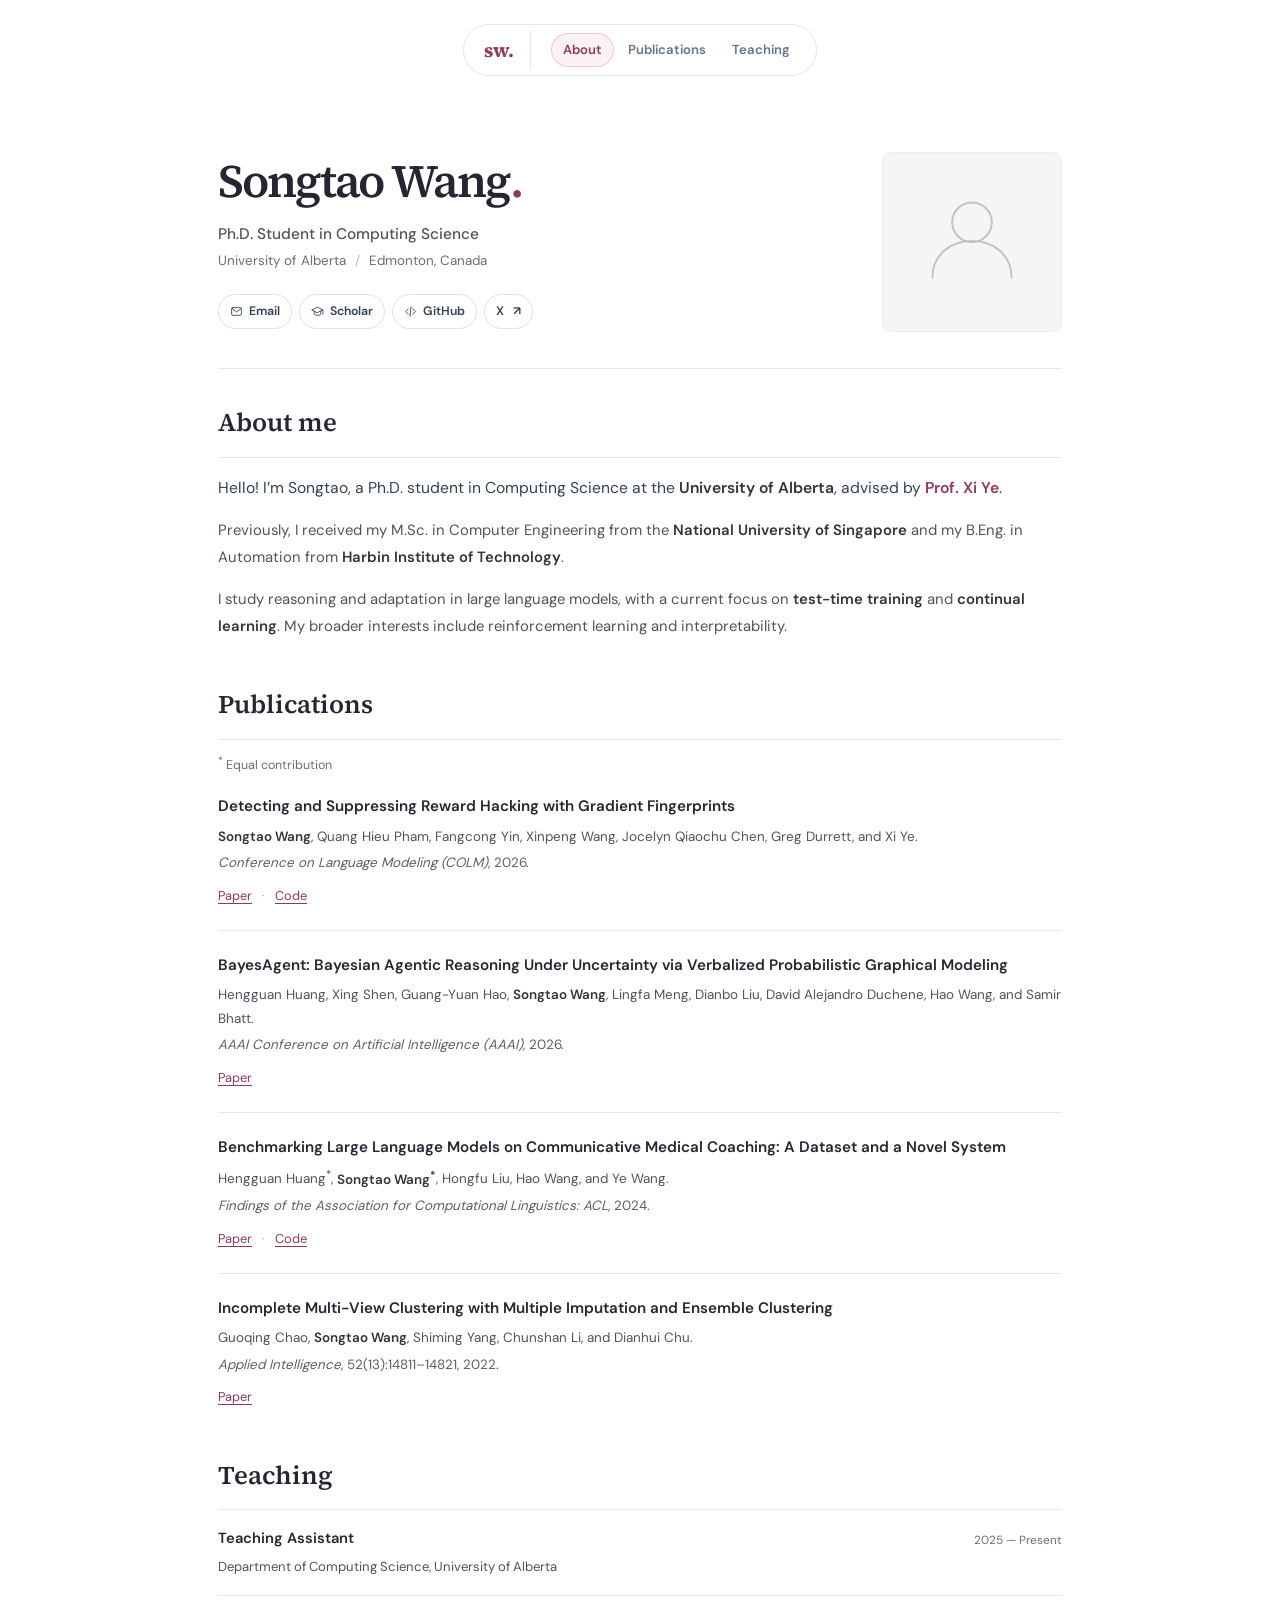
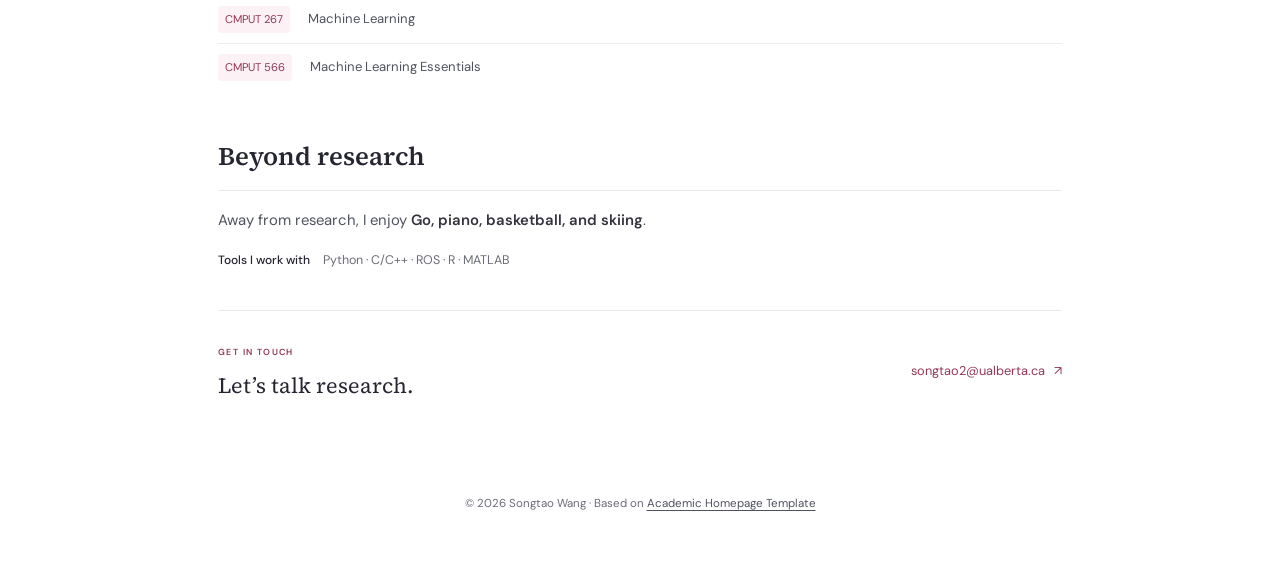
==== index.html @ 1089a437 "Publish academic homepage on GitHub Pages" ====
<!DOCTYPE html>
<html lang="en">
<head>
  <meta charset="UTF-8">
  <meta name="viewport" content="width=device-width, initial-scale=1.0">
  <title>Songtao Wang | LLM Reasoning &amp; Learning</title>
  <meta name="description" content="Songtao Wang is a Ph.D. student in Computing Science at the University of Alberta, researching LLM reasoning, post-training, agentic learning, and test-time training.">
  <meta name="author" content="Songtao Wang">
  <meta name="theme-color" content="#ffffff">
  <meta property="og:title" content="Songtao Wang | LLM Reasoning &amp; Learning">
  <meta property="og:description" content="Ph.D. student at the University of Alberta. Research on language models, reasoning, agentic learning, and uncertainty.">
  <meta property="og:type" content="website">
  <meta property="og:url" content="https://songtao-x.github.io/">
  <meta property="og:image" content="https://songtao-x.github.io/assets/social-card.png">
  <link rel="icon" href="assets/favicon.svg" type="image/svg+xml">
  <link rel="stylesheet" href="assets/fonts.css">
  <link rel="stylesheet" href="assets/template.css">
  <link rel="stylesheet" href="assets/site.css">
  <script src="assets/main.js" defer></script>
</head>
<body id="top">
  <a class="skip-link" href="#main-content">Skip to content</a>
  <nav class="site-nav" aria-label="Main navigation"><div class="nav-inner"><a href="#top" class="nav-brand" aria-label="Songtao Wang, back to top"><span>sw.</span></a><div class="nav-links"><a href="#about-me">About</a><a href="#publications">Publications</a><a href="#teaching">Teaching</a></div></div></nav>
  <main class="main-container" id="main-content" tabindex="-1">
    <header class="profile-header" id="profile-header">
<div class="profile-details">
  <h1 class="profile-name">Songtao Wang<span class="name-period">.</span></h1>
  <p class="profile-role">Ph.D. Student in Computing Science</p>
  <p class="profile-affiliation">University of Alberta <span aria-hidden="true">/</span> Edmonton, Canada</p>
</div>
<img class="profile-avatar" src="assets/avatar-placeholder.svg" alt="Profile photo placeholder" width="180" height="180">
<div class="quick-links">
    <a class="quick-link" href="mailto:songtao2@ualberta.ca"><svg viewBox="0 0 24 24" aria-hidden="true"><rect x="3" y="5" width="18" height="14" rx="2"/><path d="m3 6 9 7 9-7"/></svg>Email</a>
    <a class="quick-link" href="https://scholar.google.com/citations?user=LObkPDQAAAAJ" target="_blank" rel="noopener noreferrer"><svg viewBox="0 0 24 24" aria-hidden="true"><path d="m2 9 10-5 10 5-10 5zM6 11v6c4 3 8 3 12 0v-6M22 9v8"/></svg>Scholar</a>
    <a class="quick-link" href="https://github.com/songtao-x" target="_blank" rel="noopener noreferrer"><svg viewBox="0 0 24 24" aria-hidden="true"><path d="m8 7-5 5 5 5m8-10 5 5-5 5m-3-14-2 18"/></svg>GitHub</a>
    <a class="quick-link" href="https://x.com/Songtao__Wang" target="_blank" rel="noopener noreferrer" aria-label="Songtao Wang on X">X <span class="link-arrow" aria-hidden="true">↗</span></a>
</div>
    </header>
    <div id="academic-content">
<section aria-labelledby="about-me">
  <h2 id="about-me" class="section-title">About me</h2>
  <p class="lead">Hello! I’m Songtao, a Ph.D. student in Computing Science at the <strong>University of Alberta</strong>, advised by <strong><a href="https://xiye17.github.io/index.html" target="_blank" rel="noopener noreferrer">Prof. Xi Ye</a></strong>.</p>
  <p>Previously, I received my M.Sc. in Computer Engineering from the <strong>National University of Singapore</strong> and my B.Eng. in Automation from <strong>Harbin Institute of Technology</strong>.</p>
  <p>I study reasoning and adaptation in large language models, with a current focus on <strong>test-time training</strong> and <strong>continual learning</strong>. My broader interests include reinforcement learning and interpretability.</p>
</section>

<section aria-labelledby="publications">
  <h2 id="publications" class="section-title">Publications</h2>
  <p class="publication-note"><sup>*</sup> Equal contribution</p>
  <ol id="published-papers" class="publication-list" role="list">
    <li class="publication-entry">
      <h3 class="publication-title"><a href="https://arxiv.org/abs/2604.16242" target="_blank" rel="noopener noreferrer">Detecting and Suppressing Reward Hacking with Gradient Fingerprints</a></h3>
      <p class="publication-authors"><strong>Songtao Wang</strong>, Quang Hieu Pham, Fangcong Yin, Xinpeng Wang, Jocelyn Qiaochu Chen, Greg Durrett, and Xi Ye.</p>
      <p class="publication-venue"><em>Conference on Language Modeling (COLM)</em>, 2026.</p>
      <p class="publication-links"><a href="https://arxiv.org/abs/2604.16242" target="_blank" rel="noopener noreferrer">Paper</a><span aria-hidden="true">·</span><a href="https://github.com/songtao-x/reward_hack" target="_blank" rel="noopener noreferrer">Code</a></p>
    </li>
    <li class="publication-entry">
      <h3 class="publication-title"><a href="https://ojs.aaai.org/index.php/AAAI/article/view/39347" target="_blank" rel="noopener noreferrer">BayesAgent: Bayesian Agentic Reasoning Under Uncertainty via Verbalized Probabilistic Graphical Modeling</a></h3>
      <p class="publication-authors">Hengguan Huang, Xing Shen, Guang-Yuan Hao, <strong>Songtao Wang</strong>, Lingfa Meng, Dianbo Liu, David Alejandro Duchene, Hao Wang, and Samir Bhatt.</p>
      <p class="publication-venue"><em>AAAI Conference on Artificial Intelligence (AAAI)</em>, 2026.</p>
      <p class="publication-links"><a href="https://ojs.aaai.org/index.php/AAAI/article/view/39347" target="_blank" rel="noopener noreferrer">Paper</a></p>
    </li>
    <li class="publication-entry">
      <h3 class="publication-title"><a href="https://aclanthology.org/2024.findings-acl.94/" target="_blank" rel="noopener noreferrer">Benchmarking Large Language Models on Communicative Medical Coaching: A Dataset and a Novel System</a></h3>
      <p class="publication-authors">Hengguan Huang<sup>*</sup>, <strong>Songtao Wang<sup>*</sup></strong>, Hongfu Liu, Hao Wang, and Ye Wang.</p>
      <p class="publication-venue"><em>Findings of the Association for Computational Linguistics: ACL</em>, 2024.</p>
      <p class="publication-links"><a href="https://aclanthology.org/2024.findings-acl.94/" target="_blank" rel="noopener noreferrer">Paper</a><span aria-hidden="true">·</span><a href="https://github.com/zerowst/Chatcoach" target="_blank" rel="noopener noreferrer">Code</a></p>
    </li>
    <li class="publication-entry">
      <h3 class="publication-title"><a href="https://doi.org/10.1007/s10489-021-02978-z" target="_blank" rel="noopener noreferrer">Incomplete Multi-View Clustering with Multiple Imputation and Ensemble Clustering</a></h3>
      <p class="publication-authors">Guoqing Chao, <strong>Songtao Wang</strong>, Shiming Yang, Chunshan Li, and Dianhui Chu.</p>
      <p class="publication-venue"><em>Applied Intelligence</em>, 52(13):14811–14821, 2022.</p>
      <p class="publication-links"><a href="https://doi.org/10.1007/s10489-021-02978-z" target="_blank" rel="noopener noreferrer">Paper</a></p>
    </li>
  </ol>
</section>

<section aria-labelledby="teaching">
  <h2 id="teaching" class="section-title">Teaching</h2>
  <div class="teaching-heading"><div><h3>Teaching Assistant</h3><p>Department of Computing Science, University of Alberta</p></div><span class="experience-date">2025 — Present</span></div>
  <ul class="course-list"><li><span class="course-code">CMPUT 267</span><span>Machine Learning</span></li><li><span class="course-code">CMPUT 566</span><span>Machine Learning Essentials</span></li></ul>
</section>

<section aria-labelledby="beyond-research">
  <h2 id="beyond-research" class="section-title">Beyond research</h2>
  <p>Away from research, I enjoy <strong>Go, piano, basketball, and skiing</strong>.</p>
  <p class="skills-line"><span class="label-strong">Tools I work with</span> Python · C/C++ · ROS · R · MATLAB</p>
</section>

<aside class="contact-strip" aria-label="Contact"><div><span class="eyebrow">Get in touch</span><p>Let’s talk research.</p></div><a href="mailto:songtao2@ualberta.ca">songtao2@ualberta.ca <span aria-hidden="true">↗</span></a></aside>
    </div>
  </main>
  <footer class="site-footer"><p>© <span id="current-year">2026</span> Songtao Wang · Based on <a href="https://github.com/Laip11/academic-homepage-template" target="_blank" rel="noopener noreferrer">Academic Homepage Template</a></p></footer>
</body>
</html>
---- assets/fonts.css ----
@font-face {
  font-family: 'DM Sans';
  font-style: normal;
  font-weight: 400;
  font-display: swap;
  src: url(fonts/rP2tp2ywxg089UriI5-g4vlH9VoD8CmcqZG40F9JadbnoEwAopxhTg.ttf) format('truetype');
}
@font-face {
  font-family: 'DM Sans';
  font-style: normal;
  font-weight: 500;
  font-display: swap;
  src: url(fonts/rP2tp2ywxg089UriI5-g4vlH9VoD8CmcqZG40F9JadbnoEwAkJxhTg.ttf) format('truetype');
}
@font-face {
  font-family: 'DM Sans';
  font-style: normal;
  font-weight: 600;
  font-display: swap;
  src: url(fonts/rP2tp2ywxg089UriI5-g4vlH9VoD8CmcqZG40F9JadbnoEwAfJthTg.ttf) format('truetype');
}
@font-face {
  font-family: 'DM Sans';
  font-style: normal;
  font-weight: 700;
  font-display: swap;
  src: url(fonts/rP2tp2ywxg089UriI5-g4vlH9VoD8CmcqZG40F9JadbnoEwARZthTg.ttf) format('truetype');
}
@font-face {
  font-family: 'Source Serif 4';
  font-style: normal;
  font-weight: 400;
  font-display: swap;
  src: url(fonts/vEFy2_tTDB4M7-auWDN0ahZJW3IX2ih5nk3AucvUHf6OAVIJmeUDygwjihdqrhw.ttf) format('truetype');
}
@font-face {
  font-family: 'Source Serif 4';
  font-style: normal;
  font-weight: 600;
  font-display: swap;
  src: url(fonts/vEFy2_tTDB4M7-auWDN0ahZJW3IX2ih5nk3AucvUHf6OAVIJmeUDygwjisltrhw.ttf) format('truetype');
}
@font-face {
  font-family: 'Source Serif 4';
  font-style: normal;
  font-weight: 700;
  font-display: swap;
  src: url(fonts/vEFy2_tTDB4M7-auWDN0ahZJW3IX2ih5nk3AucvUHf6OAVIJmeUDygwjivBtrhw.ttf) format('truetype');
}
---- assets/template.css ----
/* ==========================================================================
       THEME & DESIGN SYSTEM TOKENS
       Easily switch your personal theme by changing these color variables.
       ========================================================================== */
    :root {
      --font-body: "DM Sans", system-ui, -apple-system, "Segoe UI", sans-serif;
      --font-heading: "Source Serif 4", Georgia, "Times New Roman", serif;
      --primary-text: #0f172a;
      --secondary-text: #475569;
      --muted-text: #64748b;

      /* Preset 1: Burgundy / Crimson Red (Default) */
      --accent-color: #9d3656;
      --accent-hover: #b84368;
      --accent-bg: #fdf2f6;
      --accent-border: #f3b7cb;

      /* Preset 2: Classic Academic Blue (Uncomment to use)
      --accent-color: #1d4ed8;
      --accent-hover: #2563eb;
      --accent-bg: #eff6ff;
      --accent-border: #bfdbfe;
      */

      /* Preset 3: Oxford Forest Green (Uncomment to use)
      --accent-color: #1e6b52;
      --accent-hover: #2d8a6b;
      --accent-bg: #f0fdf4;
      --accent-border: #bbf7d0;
      */

      /* Preset 4: Modern Slate / Tech Black (Uncomment to use)
      --accent-color: #27272a;
      --accent-hover: #3f3f46;
      --accent-bg: #f4f4f5;
      --accent-border: #e4e4e7;
      */

      --link-color: #1d4ed8;
      --border-color: #cbd5e1;
      --border-light: #e2e8f0;
      --bg-page: #f1f4f9;
      --card-bg: #ffffff;
      --card-inner-bg: #ffffff;
      --callout-bg: #f0f7ff;
      --callout-border: #bfdbfe;
      --callout-text: #1e3a5f;
      --max-width: 860px;
    }

    * {
      box-sizing: border-box;
    }

    html {
      scroll-behavior: smooth;
    }

    body {
      margin: 0;
      padding: 0;
      font-family: var(--font-body);
      font-size: 15.5px;
      color: var(--secondary-text);
      line-height: 1.7;
      background-color: var(--bg-page);
      background-image:
        radial-gradient(at 12% 12%, rgba(157, 54, 86, 0.09) 0px, transparent 42%),
        radial-gradient(at 88% 14%, rgba(37, 99, 235, 0.09) 0px, transparent 42%),
        radial-gradient(at 50% 60%, rgba(99, 102, 241, 0.05) 0px, transparent 50%),
        radial-gradient(rgba(148, 163, 184, 0.35) 1.2px, transparent 1.2px);
      background-size: 100% 100%, 100% 100%, 100% 100%, 28px 28px;
      background-attachment: fixed, fixed, fixed, scroll;
      -webkit-font-smoothing: antialiased;
      min-height: 100vh;
    }

    /* ==========================================================================
       FLOATING DYNAMIC ISLAND NAVIGATION (APPLE / LINEAR STYLE)
       ========================================================================== */
    .site-nav {
      position: sticky;
      top: 14px;
      z-index: 100;
      width: fit-content;
      max-width: min(calc(100% - 28px), var(--max-width));
      margin: 0 auto;
      background: rgba(255, 255, 255, 0.78);
      -webkit-backdrop-filter: blur(24px) saturate(160%);
      backdrop-filter: blur(24px) saturate(160%);
      border: 1px solid rgba(226, 232, 240, 0.9);
      border-radius: 999px;
      box-shadow:
        0 4px 6px -1px rgba(15, 23, 42, 0.04),
        0 12px 28px -4px rgba(15, 23, 42, 0.08);
      padding: 5px 8px;
      transition: all 0.25s cubic-bezier(0.16, 1, 0.3, 1);
    }

    .nav-inner {
      display: flex;
      align-items: center;
      justify-content: space-between;
      gap: 12px;
      height: 38px;
      padding: 0 4px;
    }

    .nav-brand {
      display: inline-flex;
      align-items: center;
      gap: 6px;
      font-family: var(--font-heading);
      font-weight: 700;
      font-size: 0.95rem;
      color: var(--primary-text);
      text-decoration: none;
      white-space: nowrap;
      padding: 4px 10px 4px 6px;
      border-radius: 999px;
      transition: color 0.18s ease;
    }

    .nav-brand svg {
      flex-shrink: 0;
      color: var(--accent-color);
      transition: transform 0.2s ease;
    }

    .nav-brand:hover {
      color: var(--accent-color);
      text-decoration: none;
    }

    .nav-brand:hover svg {
      transform: scale(1.1);
    }

    .nav-links {
      display: flex;
      align-items: center;
      gap: 2px;
      overflow-x: auto;
      scrollbar-width: none;
      -webkit-overflow-scrolling: touch;
    }

    .nav-links::-webkit-scrollbar {
      display: none;
    }

    .nav-links a {
      padding: 5px 11px;
      font-size: 0.82rem;
      font-weight: 600;
      color: #64748b;
      border-radius: 999px;
      text-decoration: none;
      white-space: nowrap;
      transition: all 0.2s cubic-bezier(0.16, 1, 0.3, 1);
    }

    .nav-links a:hover {
      color: var(--primary-text);
      background: rgba(15, 23, 42, 0.05);
      text-decoration: none;
    }

    .nav-links a.active {
      color: var(--accent-color);
      background: var(--accent-bg);
      box-shadow: inset 0 0 0 1px var(--accent-border);
      text-decoration: none;
    }

    /* ==========================================================================
       MAIN CONTAINER CARD (SCHEME A FROSTED GLASS)
       ========================================================================== */
    .main-container {
      max-width: var(--max-width);
      margin: 32px auto 48px;
      padding: 44px 50px 52px;
      background: rgba(255, 255, 255, 0.96);
      -webkit-backdrop-filter: blur(16px);
      backdrop-filter: blur(16px);
      border: 1px solid rgba(255, 255, 255, 0.95);
      border-radius: 22px;
      box-shadow:
        0 0 0 1px rgba(203, 213, 225, 0.6),
        0 4px 6px -1px rgba(15, 23, 42, 0.03),
        0 20px 48px -8px rgba(15, 23, 42, 0.08);
      position: relative;
    }

    .profile-header {
      display: flex;
      gap: 28px;
      align-items: center;
      margin-bottom: 32px;
      padding-bottom: 28px;
      border-bottom: 1px solid var(--border-light);
    }

    .profile-avatar {
      width: 104px;
      height: 104px;
      object-fit: cover;
      border-radius: 50%;
      border: 3px solid #ffffff;
      box-shadow: 0 4px 16px rgba(15, 23, 42, 0.08), 0 0 0 1px rgba(226, 232, 240, 0.8);
      flex-shrink: 0;
      transition: transform 0.25s ease;
    }

    .profile-avatar:hover {
      transform: scale(1.03);
    }

    .profile-name {
      margin: 0;
      line-height: 1.15;
      font-family: var(--font-heading);
      font-size: 1.85rem;
      color: var(--primary-text);
      letter-spacing: -0.015em;
    }

    .profile-role {
      margin: 6px 0 5px;
      color: var(--secondary-text);
      font-weight: 600;
      font-size: 0.98rem;
    }

    .profile-research {
      margin: 0 0 5px;
      color: #334155;
      font-size: 0.92rem;
      line-height: 1.5;
    }

    .label-strong {
      font-weight: 700;
      color: var(--primary-text);
    }

    .hobby-block {
      margin: 0;
      padding: 0;
    }

    .hobby-text {
      margin: 0;
      color: var(--muted-text);
      font-size: 0.88rem;
      line-height: 1.5;
    }

    .quick-links {
      display: flex;
      flex-wrap: wrap;
      gap: 8px;
      margin-top: 14px;
    }

    .quick-link {
      display: inline-flex;
      align-items: center;
      gap: 6px;
      padding: 4px 12px;
      border-radius: 999px;
      font-size: 0.82rem;
      font-weight: 600;
      border: 1px solid #d8e0ea;
      background: #ffffff;
      color: #334155;
      text-decoration: none;
      box-shadow: 0 1px 2px rgba(0, 0, 0, 0.03);
      transition: all 0.18s ease;
    }

    .quick-link svg {
      flex-shrink: 0;
      color: inherit;
    }

    .quick-link:hover {
      border-color: var(--accent-border);
      background: var(--accent-bg);
      color: var(--accent-color);
      transform: translateY(-1px);
      box-shadow: 0 3px 8px rgba(157, 54, 86, 0.12);
      text-decoration: none;
    }

    /* ==========================================================================
       SECTION HEADINGS & TYPOGRAPHY
       ========================================================================== */
    h1, h2, h3 {
      color: var(--primary-text);
      font-family: var(--font-heading);
      font-weight: 700;
    }

    .section-title {
      font-family: var(--font-heading);
      font-size: 1.45rem;
      font-weight: 700;
      color: var(--primary-text);
      margin-top: 42px;
      margin-bottom: 16px;
      padding-bottom: 8px;
      border-bottom: 1.5px solid var(--border-light);
      position: relative;
      display: flex;
      align-items: center;
      gap: 8px;
      scroll-margin-top: 88px;
    }

    .subsection-title {
      font-size: 1.15rem;
      border-bottom: none;
      margin-top: 24px;
      margin-bottom: 12px;
      padding-bottom: 0;
    }

    a {
      color: var(--link-color);
      text-decoration: none;
    }

    a:hover {
      text-decoration: underline;
    }

    .lead {
      font-size: 0.96rem;
      color: #334155;
      margin-top: 8px;
      line-height: 1.7;
    }

    .collab-callout {
      margin: 18px 0 0;
      padding: 13px 16px;
      border: 1px solid var(--callout-border);
      border-left: 3.5px solid #2563eb;
      border-radius: 10px;
      background: var(--callout-bg);
      color: var(--callout-text);
      font-size: 0.93rem;
      line-height: 1.65;
    }

    /* ==========================================================================
       MODERN LIST (NEWS, HONORS, SERVICES)
       ========================================================================== */
    .modern-list {
      list-style: none;
      padding-left: 0;
      margin: 0;
    }

    .modern-list li {
      position: relative;
      padding-left: 18px;
      margin-bottom: 9px;
      line-height: 1.65;
      color: var(--secondary-text);
    }

    .modern-list li::before {
      content: "";
      position: absolute;
      left: 3px;
      top: 10px;
      width: 5px;
      height: 5px;
      border-radius: 50%;
      background: var(--accent-color);
      opacity: 0.8;
    }

    .modern-list-date {
      display: inline-block;
      font-size: 0.79rem;
      font-weight: 700;
      color: var(--accent-color);
      background: var(--accent-bg);
      border: 1px solid var(--accent-border);
      padding: 1px 7px;
      border-radius: 999px;
      margin-right: 8px;
      line-height: 1.4;
      white-space: nowrap;
    }

    .modern-list-content {
      display: inline;
    }

    .modern-list-content strong {
      color: var(--primary-text);
    }

    /* ==========================================================================
       EXPERIENCE & EDUCATION CARDS
       ========================================================================== */
    .exp-card {
      background: #ffffff;
      border: 1px solid var(--border-light);
      border-radius: 14px;
      padding: 16px 20px;
      margin-bottom: 14px;
      transition: all 0.22s cubic-bezier(0.16, 1, 0.3, 1);
      display: flex;
      flex-direction: column;
      gap: 6px;
      box-shadow: 0 1px 3px rgba(15, 23, 42, 0.03);
    }

    .exp-card:hover {
      transform: translateY(-2px);
      border-color: #cbd5e1;
      box-shadow: 0 8px 22px -4px rgba(15, 23, 42, 0.08);
    }

    .exp-header {
      display: flex;
      justify-content: space-between;
      align-items: center;
    }

    .exp-title {
      font-family: var(--font-heading);
      font-size: 1.02rem;
      font-weight: 700;
      color: var(--primary-text);
    }

    .exp-date {
      font-size: 0.82rem;
      color: var(--accent-color);
      background: var(--accent-bg);
      border: 1px solid var(--accent-border);
      padding: 3px 11px;
      border-radius: 999px;
      font-weight: 600;
      white-space: nowrap;
    }

    .exp-org {
      font-size: 0.92rem;
      font-weight: 600;
      color: var(--secondary-text);
      display: inline-flex;
      align-items: center;
      gap: 8px;
      flex-wrap: wrap;
    }

    .company-logo {
      width: 20px;
      height: 20px;
      object-fit: contain;
      border-radius: 4px;
      background: #fff;
      border: 1px solid #e2e8f0;
      padding: 2px;
      flex-shrink: 0;
    }

    .exp-desc {
      font-size: 0.87rem;
      color: var(--muted-text);
      line-height: 1.55;
      margin-top: 2px;
    }

    /* ==========================================================================
       WORKING PAPERS / PREPRINT MINI CARDS
       ========================================================================== */
    .mini-card {
      background: #ffffff;
      border: 1px solid var(--border-light);
      border-left: 4px solid var(--accent-color);
      border-radius: 12px;
      padding: 14px 18px;
      margin-bottom: 12px;
      transition: all 0.22s cubic-bezier(0.16, 1, 0.3, 1);
      box-shadow: 0 1px 3px rgba(15, 23, 42, 0.03);
    }

    .mini-card:hover {
      transform: translateX(4px);
      box-shadow: 0 6px 18px -3px rgba(15, 23, 42, 0.08);
      border-left-color: var(--accent-hover);
      border-color: #cbd5e1;
    }

    .mini-card-title {
      font-family: var(--font-heading);
      font-size: 0.94rem;
      font-weight: 600;
      color: var(--primary-text);
      margin-bottom: 4px;
      line-height: 1.4;
    }

    .mini-card-authors {
      font-size: 0.84rem;
      color: var(--secondary-text);
      line-height: 1.5;
    }

    .mini-card-authors strong {
      color: var(--primary-text);
    }

    .mini-card-status {
      font-size: 0.8rem;
      color: var(--muted-text);
      margin-top: 3px;
    }

    /* ==========================================================================
       BENTO GRID FOR ACADEMIC SERVICES
       ========================================================================== */
    .service-grid {
      display: grid;
      grid-template-columns: repeat(2, 1fr);
      gap: 12px;
      margin-top: 14px;
    }

    .service-tile {
      background: #ffffff;
      border: 1px solid var(--border-light);
      border-radius: 12px;
      padding: 13px 16px;
      display: flex;
      flex-direction: column;
      justify-content: center;
      gap: 6px;
      min-height: 80px;
      transition: all 0.22s cubic-bezier(0.16, 1, 0.3, 1);
      box-shadow: 0 1px 2px rgba(15, 23, 42, 0.03);
    }

    .service-tile:hover {
      transform: translateY(-2px);
      box-shadow: 0 6px 18px -2px rgba(15, 23, 42, 0.08);
      border-color: #cbd5e1;
    }

    .tile-header {
      display: flex;
      align-items: center;
      justify-content: space-between;
      gap: 8px;
    }

    .tile-conf-name {
      font-family: var(--font-heading);
      font-weight: 700;
      font-size: 1.05rem;
      color: #0f172a;
      letter-spacing: -0.01em;
    }

    .tile-years {
      display: flex;
      align-items: center;
      gap: 4px;
      flex-wrap: wrap;
      justify-content: flex-end;
    }

    .tile-year-pill {
      display: inline-flex;
      align-items: center;
      gap: 2px;
      padding: 1.5px 7px;
      background: var(--accent-bg);
      border: 1px solid var(--accent-border);
      color: var(--accent-color);
      border-radius: 999px;
      font-size: 0.72rem;
      font-weight: 700;
      letter-spacing: 0.02em;
    }

    .tile-year-pill small {
      font-size: 0.65rem;
      font-weight: 500;
      opacity: 0.85;
    }

    .tile-full-name {
      font-size: 0.76rem;
      color: #64748b;
      line-height: 1.35;
    }

    @media (max-width: 600px) {
      .service-grid {
        grid-template-columns: 1fr;
      }
    }

    /* ==========================================================================
       PUBLICATIONS & PAPER CARDS
       ========================================================================== */
    .publications-toolbar {
      display: flex;
      align-items: center;
      justify-content: space-between;
      gap: 12px;
      margin-bottom: 14px;
      flex-wrap: wrap;
    }

    .muted-note {
      font-size: 0.83rem;
      color: var(--muted-text);
      margin: 0;
    }

    .paper-toggle {
      display: inline-flex;
      align-items: center;
      gap: 4px;
      padding: 3px;
      border: 1px solid var(--border-light);
      border-radius: 999px;
      background: var(--card-inner-bg);
    }

    .paper-toggle-btn {
      border: none;
      background: transparent;
      color: var(--secondary-text);
      font-family: inherit;
      font-size: 0.82rem;
      font-weight: 600;
      padding: 4px 13px;
      border-radius: 999px;
      cursor: pointer;
      transition: all 0.16s ease;
    }

    .paper-toggle-btn:hover {
      color: var(--accent-color);
    }

    .paper-toggle-btn.is-active {
      background: var(--accent-bg);
      color: var(--accent-color);
      box-shadow: inset 0 0 0 1px var(--accent-border);
    }

    .publications-container.is-selected-only .paper-card:not([data-selected="true"]) {
      display: none;
    }

    .paper-card {
      display: flex;
      flex-direction: row;
      align-items: center;
      background: #ffffff;
      border: 1px solid var(--border-light);
      border-radius: 14px;
      padding: 16px;
      margin-bottom: 16px;
      transition: all 0.25s cubic-bezier(0.16, 1, 0.3, 1);
      box-shadow: 0 1px 3px rgba(15, 23, 42, 0.03);
      gap: 18px;
    }

    .paper-card:hover {
      box-shadow: 0 8px 24px -4px rgba(15, 23, 42, 0.08);
      transform: translateY(-2px);
      border-color: #cbd5e1;
    }

    .paper-image-container {
      flex: 0 0 215px;
      border-radius: 8px;
      overflow: hidden;
      border: 1px solid var(--border-light);
      background: #ffffff;
    }

    .paper-image-container img {
      width: 100%;
      height: auto;
      display: block;
      transition: transform 0.4s ease;
    }

    .paper-card:hover .paper-image-container img {
      transform: scale(1.02);
    }

    .paper-content {
      flex: 1;
      display: flex;
      flex-direction: column;
      gap: 7px;
    }

    .paper-title {
      font-family: var(--font-heading);
      font-size: 1.02rem;
      font-weight: 700;
      color: var(--primary-text);
      line-height: 1.4;
      letter-spacing: -0.01em;
    }

    .paper-authors {
      font-size: 0.85rem;
      color: var(--secondary-text);
      line-height: 1.55;
    }

    .paper-authors strong {
      color: var(--primary-text);
      font-weight: 600;
    }

    .paper-meta {
      display: flex;
      align-items: center;
      gap: 8px;
      margin-top: 2px;
      flex-wrap: wrap;
    }

    .conf-badge {
      background: var(--accent-bg);
      color: var(--accent-color);
      border: 1px solid var(--accent-border);
      padding: 2.5px 9px;
      border-radius: 6px;
      font-size: 0.82rem;
      font-weight: 600;
      letter-spacing: 0.3px;
    }

    .ccf-badge {
      background: #fffbeb;
      color: #b45309;
      border: 1px solid #fcd34d;
      padding: 2.5px 8px;
      border-radius: 6px;
      font-size: 0.78rem;
      font-weight: 700;
      letter-spacing: 0.3px;
    }

    .paper-links {
      margin-top: 3px;
      display: flex;
      gap: 7px;
      flex-wrap: wrap;
    }

    .paper-btn {
      display: inline-flex;
      align-items: center;
      padding: 3.5px 12px;
      border: 1px solid #d8e0ea;
      border-radius: 999px;
      font-size: 0.79rem;
      font-weight: 600;
      color: #334155;
      text-decoration: none;
      background: #fff;
      transition: all 0.18s ease;
      gap: 5px;
    }

    .paper-btn:hover {
      background: var(--accent-bg);
      border-color: var(--accent-border);
      color: var(--accent-color);
      text-decoration: none;
    }

    .paper-btn-primary {
      background: #0f172a;
      border-color: #0f172a;
      color: #ffffff;
    }

    .paper-btn-primary:hover {
      background: #1e293b;
      border-color: #1e293b;
      color: #ffffff;
    }

    .paper-btn-secondary {
      background: #fff;
      border-color: var(--accent-border);
      color: var(--accent-color);
    }

    .paper-btn-secondary:hover {
      background: var(--accent-bg);
      border-color: var(--accent-color);
      color: var(--accent-color);
    }

    /* ==========================================================================
       SCROLL REVEAL ANIMATIONS
       ========================================================================== */
    .reveal {
      opacity: 0;
      transform: translateY(14px);
      transition:
        opacity 0.5s cubic-bezier(0.22, 1, 0.36, 1),
        transform 0.5s cubic-bezier(0.22, 1, 0.36, 1);
      transition-delay: var(--reveal-delay, 0ms);
      will-change: opacity, transform;
    }

    .reveal.is-visible {
      opacity: 1;
      transform: translateY(0);
    }

    @media (prefers-reduced-motion: reduce) {
      .reveal {
        opacity: 1;
        transform: none;
        transition: none;
        will-change: auto;
      }
    }

    /* ==========================================================================
       FOOTER
       ========================================================================== */
    .site-footer {
      max-width: var(--max-width);
      margin: 0 auto 36px;
      padding: 20px 20px 0;
      text-align: center;
      font-size: 0.82rem;
      color: var(--muted-text);
    }

    .site-footer a {
      color: var(--secondary-text);
      text-decoration: underline;
      text-underline-offset: 3px;
    }

    .site-footer a:hover {
      color: var(--accent-color);
    }

    /* ==========================================================================
       RESPONSIVE ADJUSTMENTS
       ========================================================================== */
    @media (max-width: 768px) {
      .site-nav {
        top: 10px;
        width: calc(100% - 20px);
        max-width: calc(100% - 20px);
        padding: 4px 6px;
      }

      .nav-brand span {
        display: none;
      }

      .main-container {
        margin: 14px 12px 32px;
        padding: 24px 18px 36px;
        border-radius: 16px;
      }

      .profile-header {
        flex-direction: column;
        align-items: flex-start;
        gap: 16px;
      }

      .paper-card {
        flex-direction: column;
        align-items: flex-start;
        padding: 14px;
        gap: 12px;
      }

      .paper-image-container {
        flex: 100%;
        width: 100%;
        max-width: 100%;
      }

      .nav-inner {
        padding: 0 14px;
      }
    }
---- assets/site.css ----
:root {
  --accent-color: #913957; --accent-hover: #ad4869; --accent-bg: #fcf1f5; --accent-border: #eccbd7;
  --primary-text: #252631; --secondary-text: #50535f; --muted-text: #6c6d78;
  --link-color: #913957; --border-light: #e9e5e9; --max-width: 960px; --bg-page: #fff;
}
html { scroll-padding-top: 96px; background: #fff; }
body { padding-top: 24px; background: #fff; }
button, a { -webkit-tap-highlight-color: transparent; }
a:focus-visible, button:focus-visible { outline: 3px solid #913957; outline-offset: 5px; }
.skip-link { position: fixed; z-index: 200; top: 10px; left: 16px; padding: 8px 16px; background: white; border-radius: 8px; transform: translateY(-180%); }
.skip-link:focus { transform: translateY(0); }
.site-nav { max-width: calc(100% - 28px); padding: 6px 10px; background: #fff; border-color: var(--border-light); box-shadow: none; -webkit-backdrop-filter: none; backdrop-filter: none; }
.nav-inner { gap: 20px; }
.nav-brand { font-size: 1.2rem; color: var(--accent-color); padding-right: 16px; border-right: 1px solid var(--border-light); border-radius: 0; }
.nav-brand span { display: inline; }
.nav-links a { padding: 6px 12px; }
.main-container { margin-top: 36px; padding: 40px 58px; background: #fff; border: 0; border-radius: 0; box-shadow: none; -webkit-backdrop-filter: none; backdrop-filter: none; }
.profile-header { display: grid; grid-template-columns: minmax(0, 1fr) 180px; grid-template-areas: "details avatar" "links avatar"; gap: 20px 40px; align-items: center; padding-bottom: 36px; margin-bottom: 32px; }
.profile-details { grid-area: details; min-width: 0; align-self: end; }
.profile-avatar { grid-area: avatar; width: 180px; height: 180px; object-fit: cover; border-radius: 8px; border: 1px solid #eee; box-shadow: none; transition: none; }
.profile-avatar:hover { transform: none; }
.profile-name { font-size: clamp(2.1rem, 4.4vw, 2.9rem); font-weight: 600; letter-spacing: -.045em; }
.name-period { color: var(--accent-color); }
.profile-role { font-size: .96rem; margin-top: 12px; margin-bottom: 1px; font-weight: 500; }
.profile-affiliation { margin: 0; font-size: .84rem; color: var(--muted-text); }
.profile-affiliation > span { padding: 0 5px; color: #c3b6bf; }
.quick-links { grid-area: links; align-self: start; margin: 0; gap: 7px; }
.quick-link { padding: 6px 11px; font-size: .77rem; border-color: #e6dfe6; box-shadow: none; }
.quick-link svg { width: 13px; height: 13px; fill: none; stroke: currentColor; stroke-width: 1.6; stroke-linecap: round; stroke-linejoin: round; }
.link-arrow { padding-left: 3px; }
.section-title { font-size: 1.6rem; font-weight: 600; gap: 14px; margin-top: 44px; padding-bottom: 12px; border-bottom-width: 1px; scroll-margin-top: 0; }
#about-me { margin-top: 0; }
p { font-size: .93rem; line-height: 1.8; }
.lead { font-size: .98rem; line-height: 1.8; }
strong { color: #34333e; font-weight: 600; }
.experience-date { color: #746979; font-size: .74rem; white-space: nowrap; padding-top: 4px; }
.teaching-heading { display: flex; justify-content: space-between; gap: 14px; }
.teaching-heading h3 { font-family: var(--font-body); font-size: .92rem; margin: 0; font-weight: 600; }
.teaching-heading p { margin: 4px 0 16px; font-size: .82rem; }
.course-list { list-style: none; padding: 0; margin: 0; }
.course-list li { padding: 10px 0; display: flex; align-items: center; gap: 18px; border-top: 1px solid #eeeaf0; font-size: .82rem; }
.course-code { font-size: .7rem; color: var(--accent-color); background: var(--accent-bg); border-radius: 4px; padding: 4px 7px; white-space: nowrap; }
.skills-line { font-size: .78rem; color: var(--muted-text); }
.skills-line .label-strong { margin-right: 10px; font-size: .75rem; font-weight: 500; }
.eyebrow { margin: 0 0 10px; font-size: 10px; font-weight: 600; letter-spacing: .16em; text-transform: uppercase; color: var(--accent-color); }
.contact-strip { display: flex; justify-content: space-between; align-items: center; gap: 20px; border-top: 1px solid var(--border-light); margin-top: 38px; padding-top: 26px; }
.contact-strip .eyebrow { font-size: .55rem; }
.contact-strip p { margin: 4px 0 0; font-family: var(--font-heading); font-size: 1.35rem; color: var(--primary-text); }
.contact-strip > a { font-size: .8rem; }
.contact-strip > a span { padding-left: 6px; }
.site-footer { position: relative; font-size: .72rem; padding-top: 0; margin-bottom: 60px; }
.site-footer p { font-size: inherit; }

/* A compact academic bibliography with all publications visible. */
.publication-note { margin: -4px 0 18px; color: var(--muted-text); font-size: .78rem; }
.publication-list { list-style: none; padding: 0; margin: 0; }
.publication-entry { padding: 0 0 22px; margin: 0 0 22px; border-bottom: 1px solid var(--border-light); }
.publication-entry:last-child { padding-bottom: 0; margin-bottom: 0; border-bottom: 0; }
.publication-title { font-family: var(--font-body); font-size: .95rem; font-weight: 600; line-height: 1.6; margin: 0 0 6px; }
.publication-title a { color: var(--primary-text); }
.publication-title a:hover { color: var(--accent-color); }
.publication-authors, .publication-venue { font-size: .84rem; line-height: 1.75; margin: 3px 0; }
.publication-authors { color: var(--secondary-text); }
.publication-venue { color: #625d69; }
.publication-links { display: flex; align-items: center; gap: 10px; font-size: .8rem; line-height: 1.5; margin: 8px 0 0; }
.publication-links a { display: inline-block; padding: 3px 0; text-decoration: underline; text-underline-offset: 3px; }
.publication-links span { color: #b7aab4; }

@media(max-width: 768px) {
  body { padding-top: 12px; }
  .site-nav { padding: 4px 7px; width: fit-content; max-width: calc(100% - 20px); }
  .nav-inner { gap: 4px; padding: 0 3px; }
  .nav-brand { padding: 4px 10px 4px 4px; font-size: 1.15rem; }
  .nav-links { min-width: 0; }
  .nav-links a { font-size: .71rem; padding: 7px 9px; }
  .main-container { margin: 22px 14px 28px; padding: 32px 25px; }
  .profile-header { grid-template-columns: minmax(0, 1fr) 140px; gap: 18px 24px; text-align: left; }
  .profile-avatar { width: 140px; height: 140px; }
  .profile-name { font-size: 2.3rem; }
}
@media(max-width: 520px) {
  .main-container { margin-left: 10px; margin-right: 10px; padding: 28px 16px; }
  .profile-header { grid-template-columns: minmax(0, 1fr) 88px; grid-template-areas: "details avatar" "links links"; gap: 20px 16px; align-items: start; padding-bottom: 28px; }
  .profile-details { align-self: start; }
  .profile-avatar { width: 88px; height: 88px; }
  .profile-name { font-size: clamp(1.75rem, 6.9vw, 2.2rem); }
  .profile-role { font-size: .84rem; margin-top: 10px; line-height: 1.6; }
  .profile-affiliation { font-size: .74rem; line-height: 1.7; }
  .quick-links { gap: 6px; justify-content: flex-start; }
  .quick-link { font-size: .72rem; padding: 7px 10px; }
  .section-title { font-size: 1.4rem; gap: 10px; margin-top: 36px; }
  p, .lead { font-size: .87rem; }
  .experience-date { margin-bottom: 6px; font-size: .7rem; }
  .teaching-heading { display: block; }
  .teaching-heading .experience-date { display: block; margin: -8px 0 14px; }
  .course-list li { gap: 10px; font-size: .77rem; }
  .contact-strip { display: block; }
  .contact-strip > a { display: inline-block; margin-top: 12px; }
  .site-nav { width: calc(100% - 32px); }
  .nav-brand { display: none; }
  .nav-inner { padding: 0; width: 100%; }
  .nav-links { width: 100%; justify-content: space-between; }
  .nav-links a { font-size: .72rem; padding: 8px 12px; }
  .publication-title { font-size: .89rem; }
  .publication-authors, .publication-venue { font-size: .8rem; }
  .publication-links a { padding: 7px 0; }
}
@media(prefers-reduced-motion: reduce) {
  html { scroll-behavior: auto; }
  .quick-link { transition: none; transform: none; }
}
@media print {
  body { padding: 0; background: white; color: black; }
  .site-nav, .skip-link { display: none !important; }
  .main-container { margin: 0; padding: 0; max-width: none; }
  .publication-entry { break-inside: avoid; }
}
[hidden] { display: none !important; }
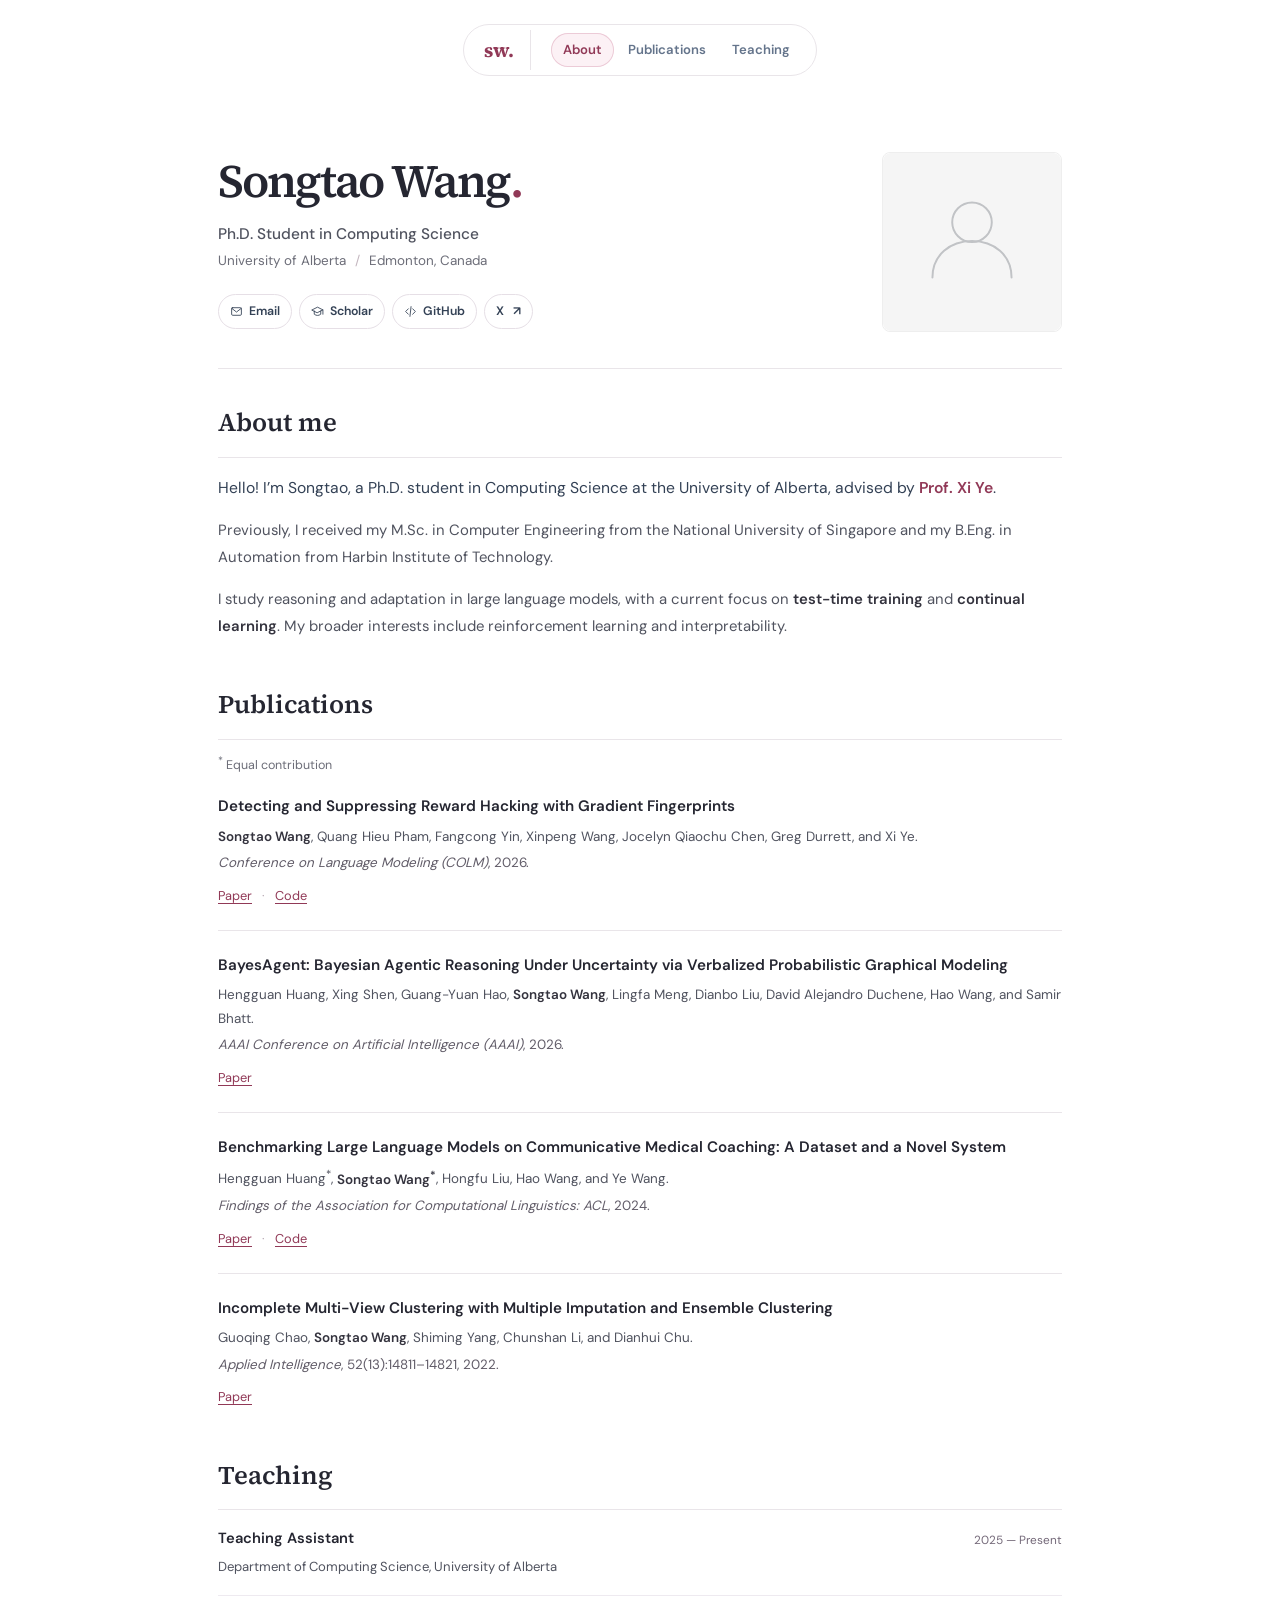
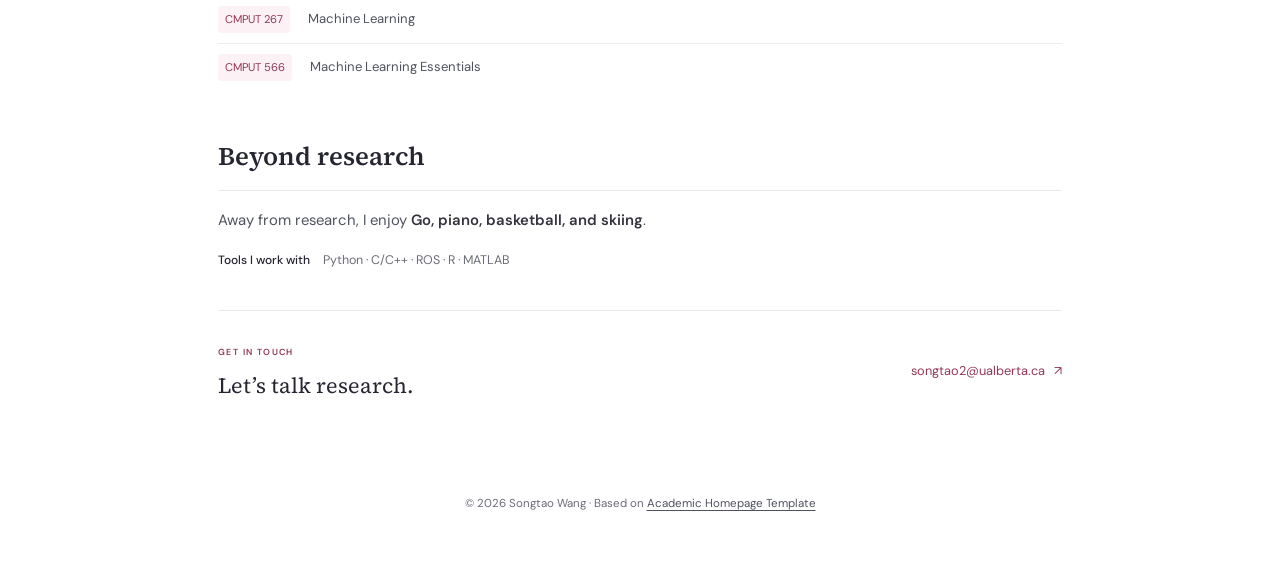
==== commit 75398cbd: "Simplify README and university formatting" ====
--- a/index.html
+++ b/index.html
@@ -39,8 +39,8 @@
     <div id="academic-content">
 <section aria-labelledby="about-me">
   <h2 id="about-me" class="section-title">About me</h2>
-  <p class="lead">Hello! I’m Songtao, a Ph.D. student in Computing Science at the <strong>University of Alberta</strong>, advised by <strong><a href="https://xiye17.github.io/index.html" target="_blank" rel="noopener noreferrer">Prof. Xi Ye</a></strong>.</p>
-  <p>Previously, I received my M.Sc. in Computer Engineering from the <strong>National University of Singapore</strong> and my B.Eng. in Automation from <strong>Harbin Institute of Technology</strong>.</p>
+  <p class="lead">Hello! I’m Songtao, a Ph.D. student in Computing Science at the University of Alberta, advised by <strong><a href="https://xiye17.github.io/index.html" target="_blank" rel="noopener noreferrer">Prof. Xi Ye</a></strong>.</p>
+  <p>Previously, I received my M.Sc. in Computer Engineering from the National University of Singapore and my B.Eng. in Automation from Harbin Institute of Technology.</p>
   <p>I study reasoning and adaptation in large language models, with a current focus on <strong>test-time training</strong> and <strong>continual learning</strong>. My broader interests include reinforcement learning and interpretability.</p>
 </section>
 
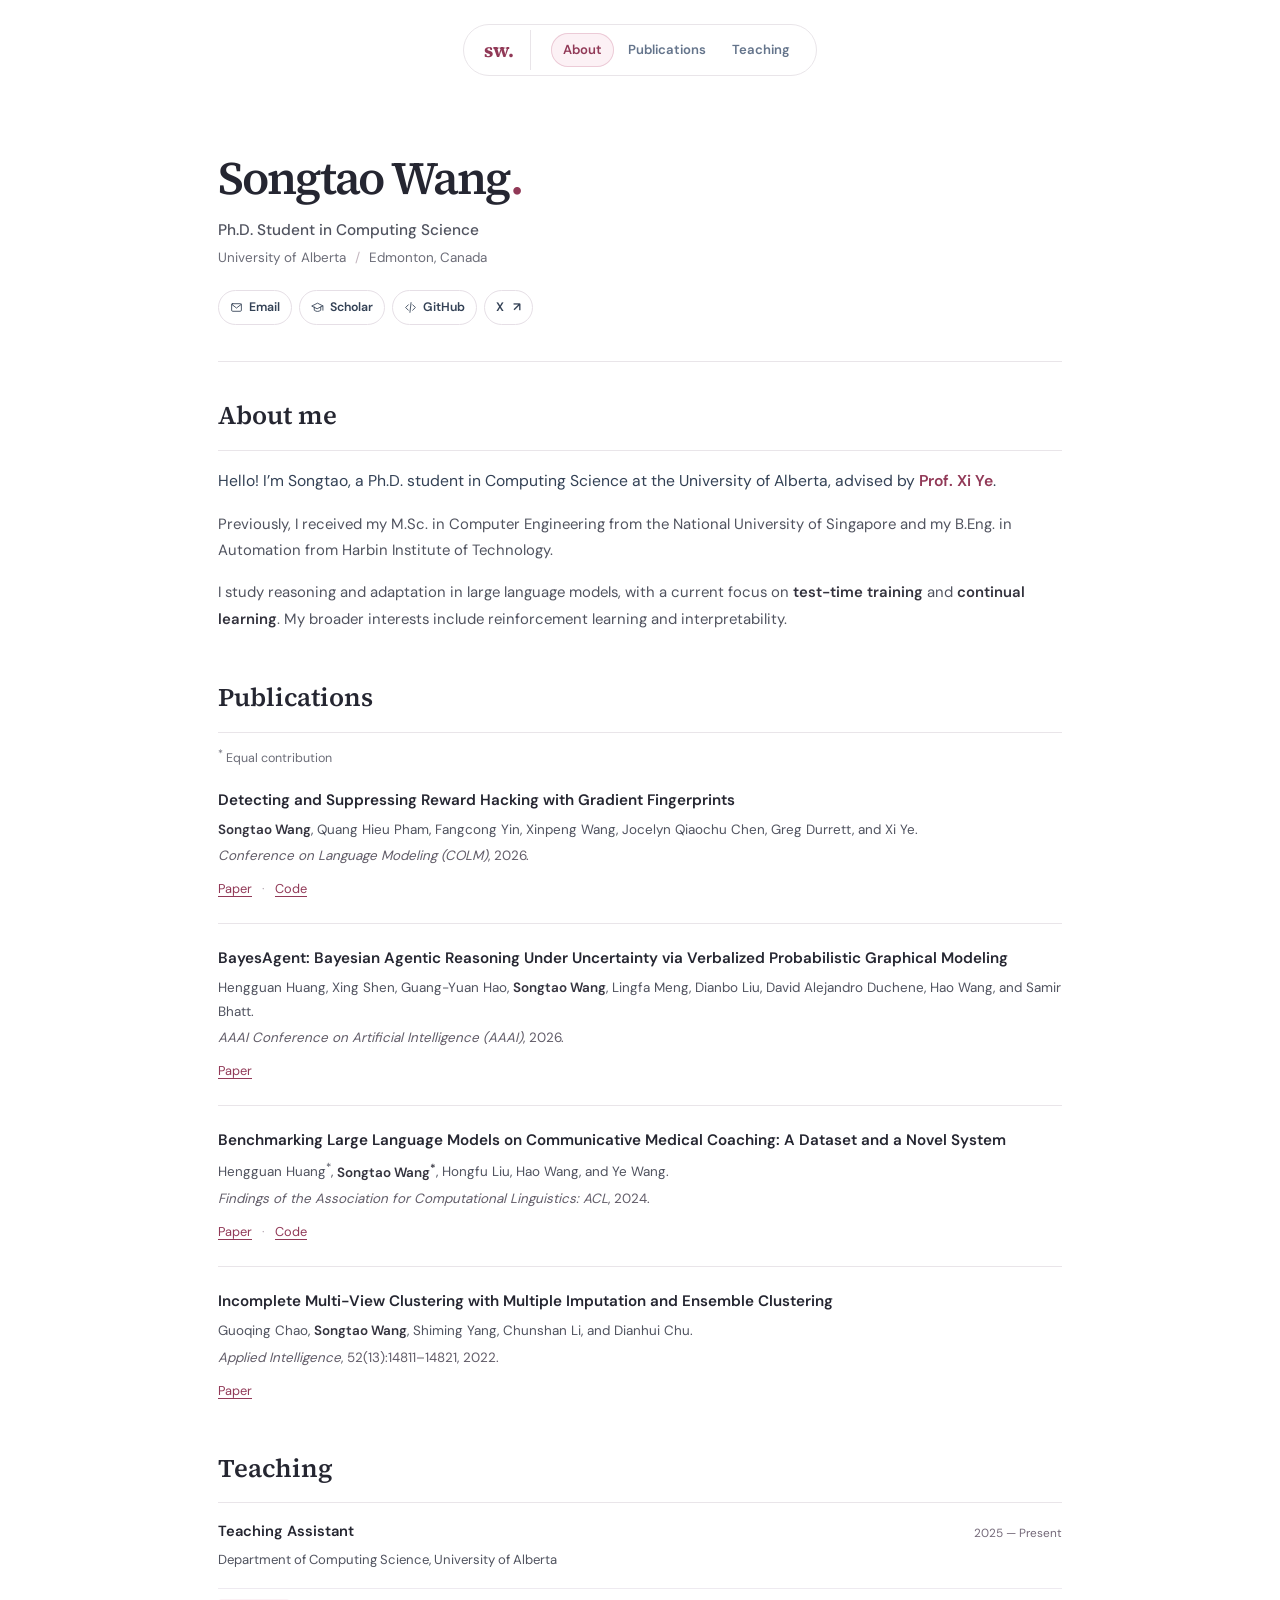
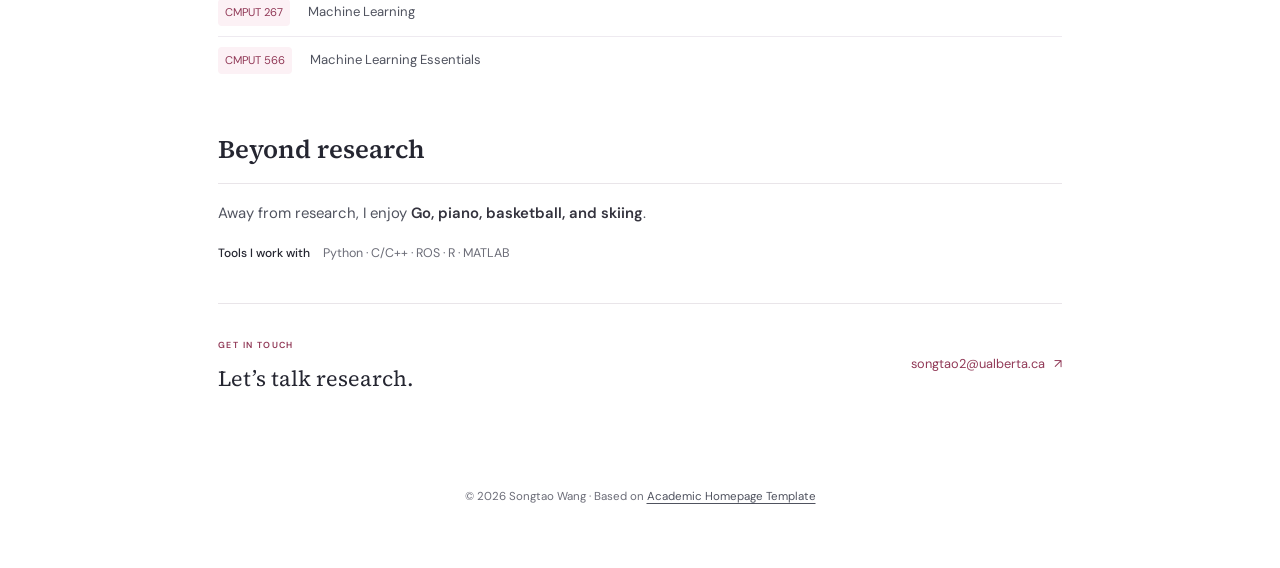
==== commit 99da667a: "Remove avatar placeholder from homepage" ====
--- a/index.html
+++ b/index.html
@@ -28,7 +28,6 @@
   <p class="profile-role">Ph.D. Student in Computing Science</p>
   <p class="profile-affiliation">University of Alberta <span aria-hidden="true">/</span> Edmonton, Canada</p>
 </div>
-<img class="profile-avatar" src="assets/avatar-placeholder.svg" alt="Profile photo placeholder" width="180" height="180">
 <div class="quick-links">
     <a class="quick-link" href="mailto:songtao2@ualberta.ca"><svg viewBox="0 0 24 24" aria-hidden="true"><rect x="3" y="5" width="18" height="14" rx="2"/><path d="m3 6 9 7 9-7"/></svg>Email</a>
     <a class="quick-link" href="https://scholar.google.com/citations?user=LObkPDQAAAAJ" target="_blank" rel="noopener noreferrer"><svg viewBox="0 0 24 24" aria-hidden="true"><path d="m2 9 10-5 10 5-10 5zM6 11v6c4 3 8 3 12 0v-6M22 9v8"/></svg>Scholar</a>
--- a/assets/site.css
+++ b/assets/site.css
@@ -15,10 +15,8 @@
 .nav-brand span { display: inline; }
 .nav-links a { padding: 6px 12px; }
 .main-container { margin-top: 36px; padding: 40px 58px; background: #fff; border: 0; border-radius: 0; box-shadow: none; -webkit-backdrop-filter: none; backdrop-filter: none; }
-.profile-header { display: grid; grid-template-columns: minmax(0, 1fr) 180px; grid-template-areas: "details avatar" "links avatar"; gap: 20px 40px; align-items: center; padding-bottom: 36px; margin-bottom: 32px; }
+.profile-header { display: grid; grid-template-columns: minmax(0, 1fr); grid-template-areas: "details" "links"; gap: 20px; align-items: center; padding-bottom: 36px; margin-bottom: 32px; }
 .profile-details { grid-area: details; min-width: 0; align-self: end; }
-.profile-avatar { grid-area: avatar; width: 180px; height: 180px; object-fit: cover; border-radius: 8px; border: 1px solid #eee; box-shadow: none; transition: none; }
-.profile-avatar:hover { transform: none; }
 .profile-name { font-size: clamp(2.1rem, 4.4vw, 2.9rem); font-weight: 600; letter-spacing: -.045em; }
 .name-period { color: var(--accent-color); }
 .profile-role { font-size: .96rem; margin-top: 12px; margin-bottom: 1px; font-weight: 500; }
@@ -74,15 +72,13 @@
   .nav-links { min-width: 0; }
   .nav-links a { font-size: .71rem; padding: 7px 9px; }
   .main-container { margin: 22px 14px 28px; padding: 32px 25px; }
-  .profile-header { grid-template-columns: minmax(0, 1fr) 140px; gap: 18px 24px; text-align: left; }
-  .profile-avatar { width: 140px; height: 140px; }
+  .profile-header { gap: 18px; text-align: left; }
   .profile-name { font-size: 2.3rem; }
 }
 @media(max-width: 520px) {
   .main-container { margin-left: 10px; margin-right: 10px; padding: 28px 16px; }
-  .profile-header { grid-template-columns: minmax(0, 1fr) 88px; grid-template-areas: "details avatar" "links links"; gap: 20px 16px; align-items: start; padding-bottom: 28px; }
+  .profile-header { gap: 20px; align-items: start; padding-bottom: 28px; }
   .profile-details { align-self: start; }
-  .profile-avatar { width: 88px; height: 88px; }
   .profile-name { font-size: clamp(1.75rem, 6.9vw, 2.2rem); }
   .profile-role { font-size: .84rem; margin-top: 10px; line-height: 1.6; }
   .profile-affiliation { font-size: .74rem; line-height: 1.7; }
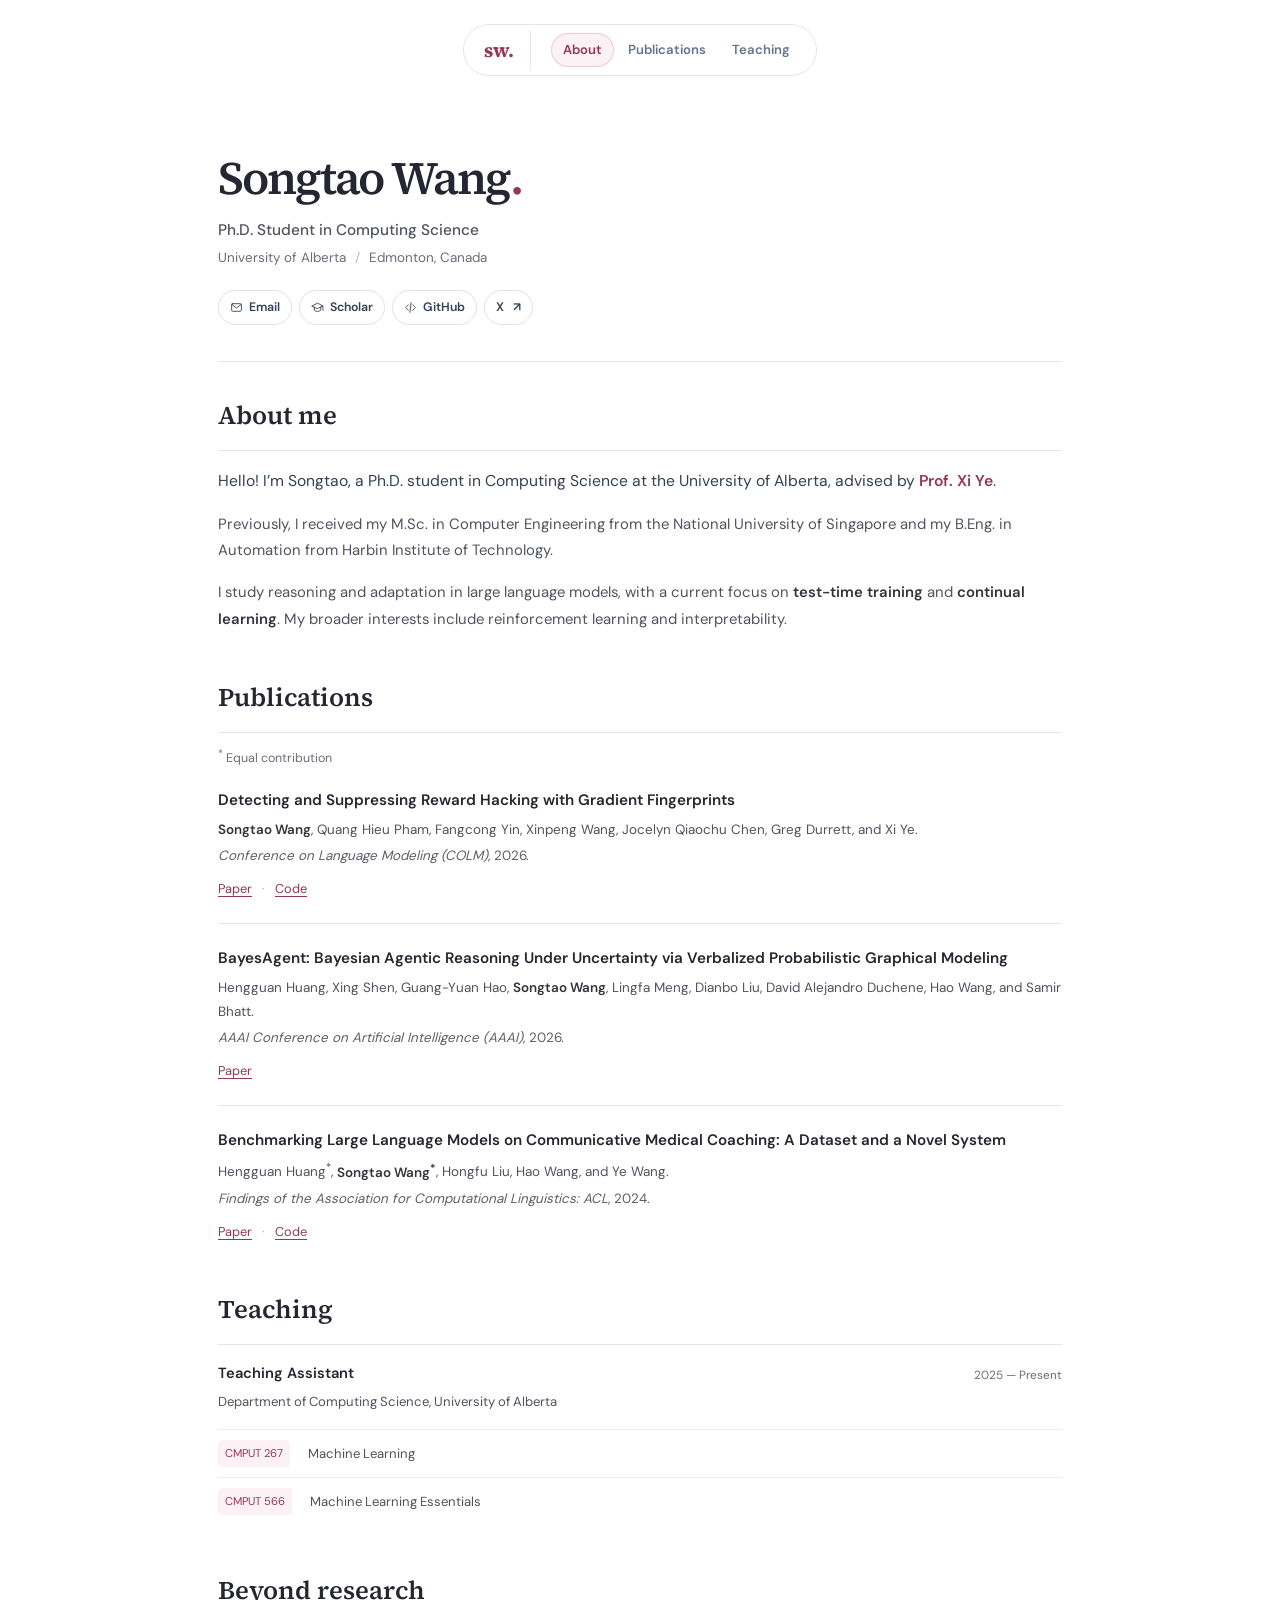
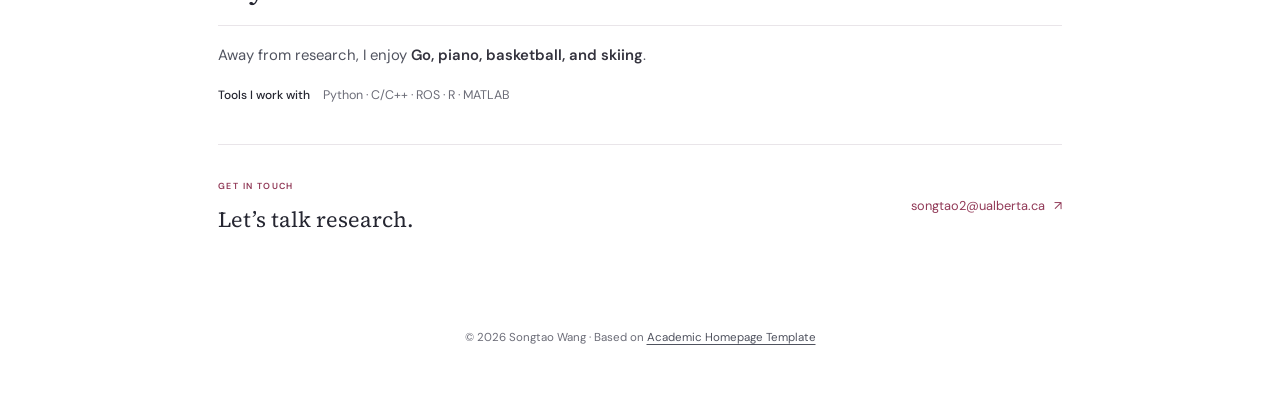
==== commit 543d4c11: "Remove incomplete multi-view clustering publication" ====
--- a/index.html
+++ b/index.html
@@ -65,12 +65,6 @@
       <p class="publication-venue"><em>Findings of the Association for Computational Linguistics: ACL</em>, 2024.</p>
       <p class="publication-links"><a href="https://aclanthology.org/2024.findings-acl.94/" target="_blank" rel="noopener noreferrer">Paper</a><span aria-hidden="true">·</span><a href="https://github.com/zerowst/Chatcoach" target="_blank" rel="noopener noreferrer">Code</a></p>
     </li>
-    <li class="publication-entry">
-      <h3 class="publication-title"><a href="https://doi.org/10.1007/s10489-021-02978-z" target="_blank" rel="noopener noreferrer">Incomplete Multi-View Clustering with Multiple Imputation and Ensemble Clustering</a></h3>
-      <p class="publication-authors">Guoqing Chao, <strong>Songtao Wang</strong>, Shiming Yang, Chunshan Li, and Dianhui Chu.</p>
-      <p class="publication-venue"><em>Applied Intelligence</em>, 52(13):14811–14821, 2022.</p>
-      <p class="publication-links"><a href="https://doi.org/10.1007/s10489-021-02978-z" target="_blank" rel="noopener noreferrer">Paper</a></p>
-    </li>
   </ol>
 </section>
 
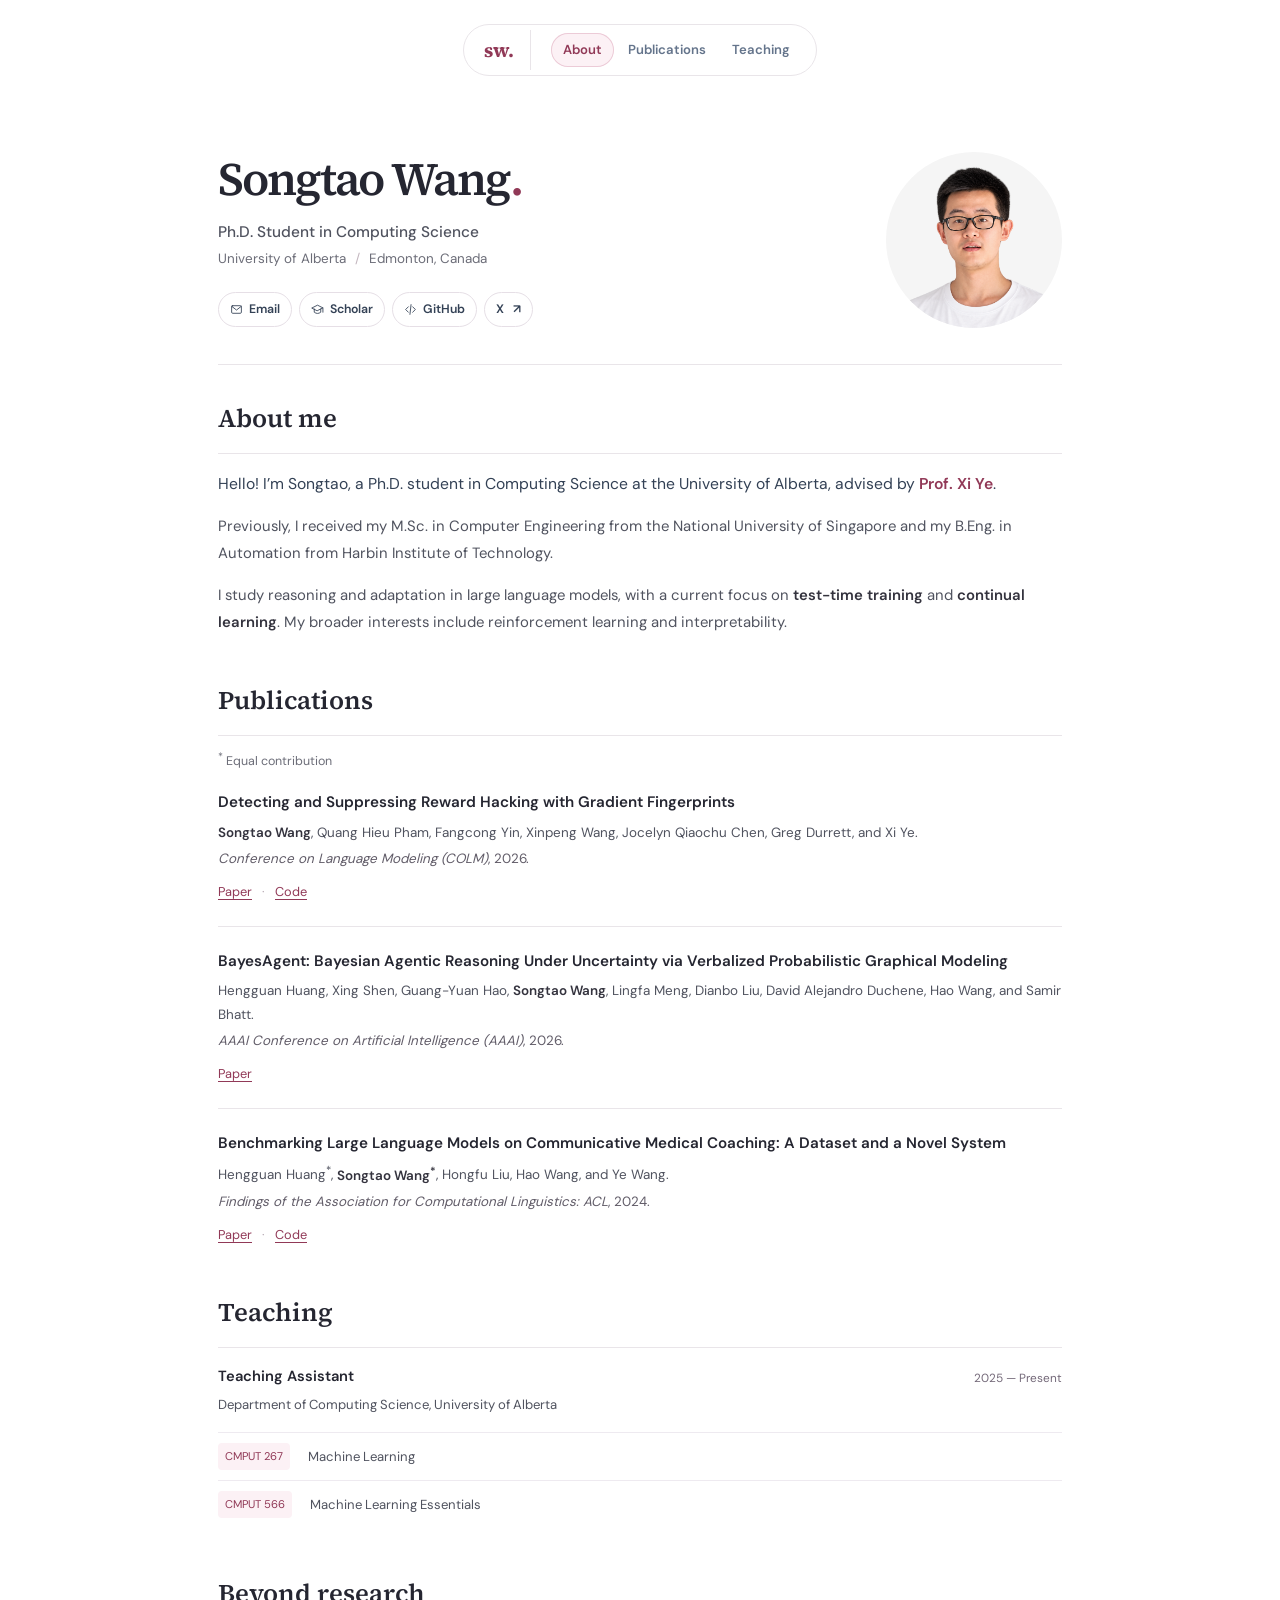
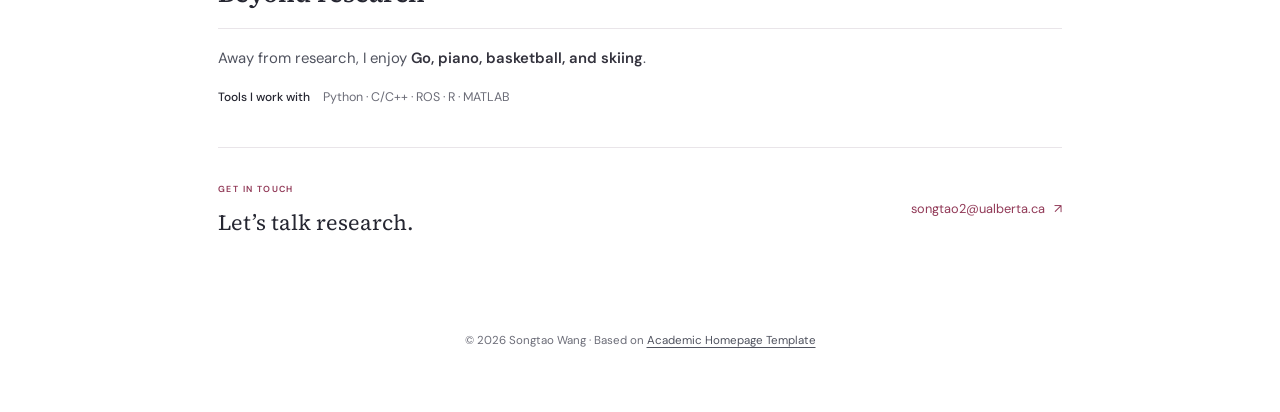
==== commit 126e0243: "Add polished portrait avatar to homepage" ====
--- a/index.html
+++ b/index.html
@@ -28,6 +28,7 @@
   <p class="profile-role">Ph.D. Student in Computing Science</p>
   <p class="profile-affiliation">University of Alberta <span aria-hidden="true">/</span> Edmonton, Canada</p>
 </div>
+<img class="profile-avatar" src="assets/songtao-wang-avatar.png" alt="Songtao Wang" width="176" height="176" decoding="async">
 <div class="quick-links">
     <a class="quick-link" href="mailto:songtao2@ualberta.ca"><svg viewBox="0 0 24 24" aria-hidden="true"><rect x="3" y="5" width="18" height="14" rx="2"/><path d="m3 6 9 7 9-7"/></svg>Email</a>
     <a class="quick-link" href="https://scholar.google.com/citations?user=LObkPDQAAAAJ" target="_blank" rel="noopener noreferrer"><svg viewBox="0 0 24 24" aria-hidden="true"><path d="m2 9 10-5 10 5-10 5zM6 11v6c4 3 8 3 12 0v-6M22 9v8"/></svg>Scholar</a>
--- a/assets/site.css
+++ b/assets/site.css
@@ -15,8 +15,10 @@
 .nav-brand span { display: inline; }
 .nav-links a { padding: 6px 12px; }
 .main-container { margin-top: 36px; padding: 40px 58px; background: #fff; border: 0; border-radius: 0; box-shadow: none; -webkit-backdrop-filter: none; backdrop-filter: none; }
-.profile-header { display: grid; grid-template-columns: minmax(0, 1fr); grid-template-areas: "details" "links"; gap: 20px; align-items: center; padding-bottom: 36px; margin-bottom: 32px; }
+.profile-header { display: grid; grid-template-columns: minmax(0, 1fr) 176px; grid-template-areas: "details portrait" "links portrait"; gap: 20px 40px; align-items: center; padding-bottom: 36px; margin-bottom: 32px; }
 .profile-details { grid-area: details; min-width: 0; align-self: end; }
+.profile-avatar { grid-area: portrait; width: 176px; height: 176px; object-fit: cover; border-radius: 50%; background: #f5f5f5; border: 0; box-shadow: none; transition: none; }
+.profile-avatar:hover { transform: none; }
 .profile-name { font-size: clamp(2.1rem, 4.4vw, 2.9rem); font-weight: 600; letter-spacing: -.045em; }
 .name-period { color: var(--accent-color); }
 .profile-role { font-size: .96rem; margin-top: 12px; margin-bottom: 1px; font-weight: 500; }
@@ -72,12 +74,14 @@
   .nav-links { min-width: 0; }
   .nav-links a { font-size: .71rem; padding: 7px 9px; }
   .main-container { margin: 22px 14px 28px; padding: 32px 25px; }
-  .profile-header { gap: 18px; text-align: left; }
+  .profile-header { grid-template-columns: minmax(0, 1fr) 140px; gap: 18px 24px; text-align: left; }
+  .profile-avatar { width: 140px; height: 140px; }
   .profile-name { font-size: 2.3rem; }
 }
 @media(max-width: 520px) {
   .main-container { margin-left: 10px; margin-right: 10px; padding: 28px 16px; }
-  .profile-header { gap: 20px; align-items: start; padding-bottom: 28px; }
+  .profile-header { grid-template-columns: minmax(0, 1fr) 88px; grid-template-areas: "details portrait" "links links"; gap: 20px 16px; align-items: start; padding-bottom: 28px; }
+  .profile-avatar { width: 88px; height: 88px; }
   .profile-details { align-self: start; }
   .profile-name { font-size: clamp(1.75rem, 6.9vw, 2.2rem); }
   .profile-role { font-size: .84rem; margin-top: 10px; line-height: 1.6; }
